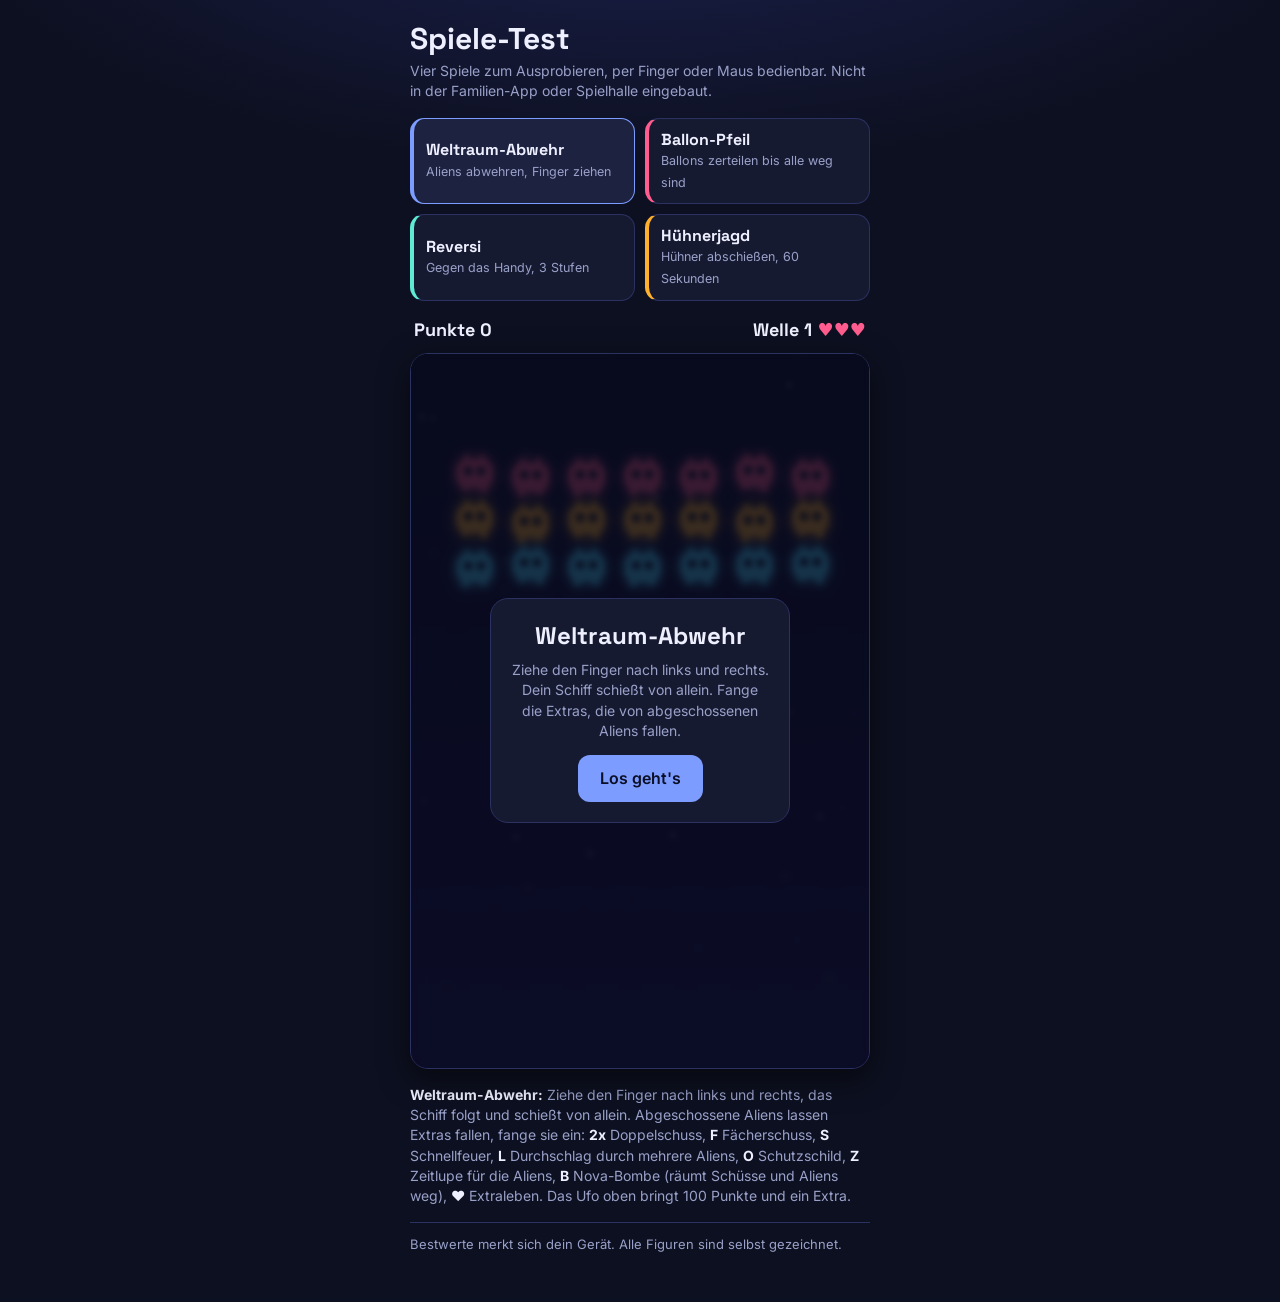
==== site/spiele-test/index.html @ 5369a7ed "Testseite /spiele-test/ mit vier neuen Spielen (nicht verlinkt) Co-Authored-By: Claude Sonnet 5.5 <n" ====
<!doctype html>
<html lang="de">
<head>
<meta charset="utf-8">
<meta name="viewport" content="width=device-width,initial-scale=1,viewport-fit=cover">
<meta name="robots" content="noindex">
<title>Spiele-Test</title>
<link rel="stylesheet" href="https://fonts.googleapis.com/css2?family=Space+Grotesk:wght@500;700&family=Inter:wght@400;600&display=swap">
<style>
/* Layout: Titel, vier Spielkarten, darunter das aktive Spiel in voller Breite mit Anzeige oben und Bedienung unten. */
:root{--bg:#0d1020;--panel:#161a31;--panel-2:#1d2240;--line:#2b3160;--text:#eef0ff;--muted:#9aa1c9;--ac:#7c9cff;--head:"Space Grotesk",system-ui,sans-serif;--body:"Inter",system-ui,sans-serif;color-scheme:dark}
*{box-sizing:border-box}
html,body{margin:0}
body{background:radial-gradient(1200px 500px at 50% -10%,#1b2150 0,var(--bg) 60%) no-repeat,var(--bg);color:var(--text);font-family:var(--body);font-size:15px;line-height:1.45;padding-block:22px 48px;padding-left:max(16px,env(safe-area-inset-left,0px));padding-right:max(16px,env(safe-area-inset-right,0px))}
.wrap{max-width:460px;margin:0 auto;display:flex;flex-direction:column;gap:16px}
h1{font-family:var(--head);font-size:30px;line-height:1.1;margin:0}
.sub{margin:6px 0 0;color:var(--muted);font-size:14px}
.menu{display:grid;grid-template-columns:repeat(2,1fr);gap:10px}
.menu button{font:inherit;text-align:left;background:var(--panel);color:var(--text);border:1px solid var(--line);border-radius:14px;padding:11px 12px;cursor:pointer;min-width:0;border-left:4px solid var(--c)}
.menu button b{display:block;font-family:var(--head);font-size:16px;line-height:1.2}
.menu button span{font-size:12.5px;color:var(--muted)}
.menu button[aria-pressed=true]{background:var(--panel-2);border-color:var(--c)}
button:focus-visible{outline:3px solid #fff;outline-offset:2px}
.game{display:flex;flex-direction:column;gap:10px}
.hud{display:flex;justify-content:space-between;align-items:center;font-family:var(--head);font-size:18px;padding:0 4px}
.hud b{font-weight:700;display:flex;align-items:center;gap:6px}
.cvw{position:relative;border-radius:18px;overflow:hidden;border:1px solid var(--line);background:#000;box-shadow:0 10px 30px #0008;width:100%}
canvas{display:block;width:100%;height:100%;touch-action:none;user-select:none;-webkit-user-select:none;cursor:crosshair}
.ov{position:absolute;inset:0;display:flex;align-items:center;justify-content:center;background:#080a1ccc;backdrop-filter:blur(3px);padding:16px}
.ov[hidden]{display:none}
.card{background:var(--panel);border:1px solid var(--line);border-radius:18px;padding:20px;text-align:center;max-width:300px}
.card h2{font-family:var(--head);margin:0 0 6px;font-size:24px}
.card p{margin:0 0 14px;color:var(--muted);font-size:14px}
.go{font:inherit;font-weight:600;background:var(--ac);color:#0b0f26;border:0;border-radius:12px;padding:12px 22px;font-size:16px;cursor:pointer}
.tools{display:flex;gap:8px;align-items:center;justify-content:space-between}
.seg{display:flex;background:var(--panel);border:1px solid var(--line);border-radius:12px;padding:3px;gap:2px}
.seg button,.mini,.big{font:inherit;color:var(--text);background:transparent;border:0;border-radius:9px;padding:9px 12px;cursor:pointer}
.seg button.on{background:var(--ac);color:#0b0f26;font-weight:600}
.mini{background:var(--panel);border:1px solid var(--line)}
.big{width:100%;background:var(--ac);color:#0b0f26;font-weight:600;font-size:17px;padding:14px;border-radius:14px}
.msg{margin:0;text-align:center;color:var(--muted);min-height:1.4em}
.dk,.lt{display:inline-block;width:16px;height:16px;border-radius:50%}
.dk{background:radial-gradient(circle at 35% 30%,#666,#050505 70%)}
.lt{background:radial-gradient(circle at 35% 30%,#fff,#bbb 75%)}
.howto{font-size:14px;color:var(--muted);margin:0}.howto b{color:var(--text)}
.note{font-size:13px;color:var(--muted);border-top:1px solid var(--line);padding-top:12px;margin:0}
@media (prefers-reduced-motion:reduce){*{transition:none!important}}
</style>
</head>
<body>
<main class="wrap">
  <header><h1>Spiele-Test</h1><p class="sub">Vier Spiele zum Ausprobieren, per Finger oder Maus bedienbar. Nicht in der Familien-App oder Spielhalle eingebaut.</p></header>
  <nav class="menu" id="menu" aria-label="Spielauswahl"></nav>
  <section class="game" id="game"></section>
  <p class="howto" id="howto"></p>
  <p class="note">Bestwerte merkt sich dein Gerät. Alle Figuren sind selbst gezeichnet.</p>
</main>
<script>
"use strict";
const TAU = Math.PI * 2, clamp = (v, a, b) => Math.max(a, Math.min(b, v)), rnd = (a, b) => a + Math.random() * (b - a), pick = a => a[Math.random() * a.length | 0];
const el = (t, c) => { const e = document.createElement(t); if (c) e.className = c; return e; };
const store = { get(k) { try { return localStorage.getItem(k); } catch (e) { return null; } }, set(k, v) { try { localStorage.setItem(k, v); } catch (e) { /* egal */ } } };
function bestOf(key, score) { const b = Math.max(+store.get(key) || 0, score); store.set(key, b); return b; }
function rr(c, x, y, w, h, r) { c.beginPath(); if (c.roundRect) c.roundRect(x, y, w, h, r); else c.rect(x, y, w, h); }
function frame(update) { let id, last = performance.now(), dead = false; const f = t => { if (dead) return; const dt = Math.min(0.05, (t - last) / 1000); last = t; update(dt, t); id = requestAnimationFrame(f); }; id = requestAnimationFrame(f); return () => { dead = true; cancelAnimationFrame(id); }; }
function shell(box, w, h, tools) {
  box.innerHTML = `<div class="hud"><b id="hl"></b><b id="hr"></b></div><div class="cvw" style="aspect-ratio:${w}/${h}"><canvas></canvas><div class="ov" hidden></div></div>${tools || ""}`;
  const cv = box.querySelector("canvas"), dpr = Math.min(2, window.devicePixelRatio || 1); cv.width = w * dpr; cv.height = h * dpr;
  const c = cv.getContext("2d"); c.setTransform(dpr, 0, 0, dpr, 0, 0); const ov = box.querySelector(".ov");
  return { cv, c, w, h, box,
    pos: e => { const r = cv.getBoundingClientRect(); return { x: (e.clientX - r.left) * w / r.width, y: (e.clientY - r.top) * h / r.height }; },
    hud: (a, b) => { box.querySelector("#hl").innerHTML = a; box.querySelector("#hr").innerHTML = b; },
    overlay: (t, p, btn, cb) => { ov.hidden = false; ov.innerHTML = `<div class="card"><h2>${t}</h2><p>${p}</p><button class="go" type="button">${btn}</button></div>`; ov.querySelector(".go").onclick = () => { ov.hidden = true; cb(); }; } };
}
function burst(list, x, y, color, n, speed) { for (let i = 0; i < n; i++) { const a = rnd(0, TAU), v = rnd(0.3, 1) * speed; list.push({ x, y, vx: Math.cos(a) * v, vy: Math.sin(a) * v, life: 0, max: rnd(0.4, 0.9), c: color, r: rnd(1.5, 3.5) }); } }
function stepParts(c, list, dt, g) { for (let i = list.length - 1; i >= 0; i--) { const p = list[i]; p.life += dt; if (p.life > p.max) { list.splice(i, 1); continue; } p.vy += (g || 0) * dt; p.x += p.vx * dt; p.y += p.vy * dt; c.globalAlpha = 1 - p.life / p.max; c.fillStyle = p.c; c.beginPath(); c.arc(p.x, p.y, p.r, 0, TAU); c.fill(); } c.globalAlpha = 1; }
function stepTexts(c, list, dt) { for (let i = list.length - 1; i >= 0; i--) { const t = list[i]; t.life += dt; if (t.life > 0.9) { list.splice(i, 1); continue; } c.globalAlpha = 1 - t.life / 0.9; c.fillStyle = t.c; c.font = "700 " + (t.s || 20) + "px Space Grotesk, system-ui, sans-serif"; c.textAlign = "center"; c.fillText(t.t, t.x, t.y - t.life * 40); } c.globalAlpha = 1; }

/* ================= Weltraum-Abwehr ================= */
function space(box) {
  const S = shell(box, 360, 560), c = S.c, W = 360, H = 560;
  const stars = Array.from({ length: 60 }, () => ({ x: rnd(0, W), y: rnd(0, H), z: rnd(0.3, 1) }));
  const COLS = ["#ff5d8f", "#ffb02e", "#4dd8ff", "#a78bfa", "#5eead4"], keys = {};
  const PU = { D: { t: "2x", c: "#5eead4", n: "Doppelschuss" }, F: { t: "F", c: "#a78bfa", n: "Fächerschuss" }, S: { t: "S", c: "#ffd166", n: "Schnellfeuer" }, L: { t: "L", c: "#ff7a59", n: "Durchschlag" }, O: { t: "O", c: "#4dd8ff", n: "Schutzschild" }, H: { t: "♥", c: "#ff5d8f", n: "Extraleben" }, Z: { t: "Z", c: "#c4b5fd", n: "Zeitlupe" }, B: { t: "B", c: "#ffffff", n: "Nova-Bombe" } };
  const POOL = "DDDFFFSSLLOOHZZB";
  let st, tx = W / 2, best = +store.get("arc_space") || 0;
  const onKey = v => e => { if (e.key === "ArrowLeft" || e.key === "a") keys.l = v; if (e.key === "ArrowRight" || e.key === "d") keys.r = v; if (e.key.startsWith("Arrow")) e.preventDefault(); };
  const kd = onKey(true), ku = onKey(false); addEventListener("keydown", kd); addEventListener("keyup", ku);
  function wave(n) { st.n = n; st.al = []; const rows = Math.min(5, 3 + Math.floor(n / 2)); for (let r = 0; r < rows; r++) for (let k = 0; k < 7; k++) st.al.push({ x: 36 + k * 44, y: 84 + r * 36, r, w: 28, h: 22, ph: rnd(0, 6) }); st.dir = 1; st.banner = 1.6; st.eb = []; }
  function fresh() { st = { mode: "play", t: 0, score: 0, lives: 3, inv: 0, ship: { x: W / 2, y: 506 }, b: [], eb: [], pu: [], wp: "single", wpT: 0, rapid: 0, pierce: 0, slow: 0, shield: false, flash: 0, fire: 0, sh: 1.2, ufo: null, ufoT: 14, parts: [], txt: [], shake: 0 }; tx = W / 2; wave(1); window.__st = () => st; }
  function over() { st.mode = "over"; best = bestOf("arc_space", st.score); S.overlay("Spiel vorbei", `Punkte: ${st.score}<br>Bestwert: ${best}`, "Nochmal", fresh); }
  S.cv.addEventListener("pointerdown", e => { S.cv.setPointerCapture(e.pointerId); tx = S.pos(e).x; });
  S.cv.addEventListener("pointermove", e => { if (e.buttons || e.pointerType === "mouse") tx = S.pos(e).x; });
  const hit = (a, b) => a.x < b.x + b.w && a.x + a.w > b.x && a.y < b.y + b.h && a.y + a.h > b.y;
  function killAlien(i, noDrop) { const a = st.al.splice(i, 1)[0], pts = 10 + (4 - Math.min(4, a.r)) * 5; st.score += pts; burst(st.parts, a.x + 14, a.y + 11, COLS[a.r % 5], 14, 160); st.txt.push({ x: a.x + 14, y: a.y, t: "+" + pts, c: "#fff", life: 0, s: 14 }); if (!noDrop && Math.random() < 0.14) st.pu.push({ x: a.x + 14, y: a.y, k: POOL[Math.random() * POOL.length | 0] }); }
  function grab(k) {
    const sh = st.ship, p = PU[k]; st.txt.push({ x: sh.x, y: sh.y - 30, t: p.n, c: p.c, life: 0, s: 18 });
    if (k === "D" || k === "F") { st.wp = k === "D" ? "double" : "spread"; st.wpT = 12; } else if (k === "S") st.rapid = 10; else if (k === "L") st.pierce = 8; else if (k === "O") st.shield = true; else if (k === "Z") st.slow = 6;
    else if (k === "H") st.lives = Math.min(5, st.lives + 1);
    else if (k === "B") { st.flash = 0.3; st.eb = []; for (let i = st.al.length - 1; i >= 0; i--) if (Math.random() < 0.5) killAlien(i, true); }
  }
  function update(dt) {
    if (st.mode === "play") {
      st.t += dt; if (keys.l) tx -= 380 * dt; if (keys.r) tx += 380 * dt; tx = clamp(tx, 22, W - 22);
      const sh = st.ship, ts = st.slow > 0 ? 0.5 : 1; sh.x += clamp((tx - sh.x) * 14 * dt, -620 * dt, 620 * dt);
      st.fire -= dt;
      if (st.fire <= 0) { const pi = st.pierce > 0, y = sh.y - 18; if (st.wp === "double") st.b.push({ x: sh.x - 8, y, vx: 0, pi }, { x: sh.x + 8, y, vx: 0, pi }); else if (st.wp === "spread") st.b.push({ x: sh.x, y, vx: -95, pi }, { x: sh.x, y, vx: 0, pi }, { x: sh.x, y, vx: 95, pi }); else st.b.push({ x: sh.x, y, vx: 0, pi }); st.fire = st.rapid > 0 ? 0.11 : 0.25; }
      st.wpT = Math.max(0, st.wpT - dt); if (st.wpT === 0) st.wp = "single"; st.rapid = Math.max(0, st.rapid - dt); st.pierce = Math.max(0, st.pierce - dt); st.slow = Math.max(0, st.slow - dt);
      st.inv = Math.max(0, st.inv - dt); st.banner = Math.max(0, st.banner - dt); st.shake = Math.max(0, st.shake - dt); st.flash = Math.max(0, st.flash - dt);
      st.b.forEach(b => { b.y -= 640 * dt; b.x += b.vx * dt; }); st.b = st.b.filter(b => b.y > -20 && b.x > -10 && b.x < W + 10);
      const total = 7 * Math.min(5, 3 + Math.floor(st.n / 2)), sp = (32 + st.n * 7 + (1 - st.al.length / total) * 70) * ts;
      st.al.forEach(a => { a.x += st.dir * sp * dt; });
      if (st.al.some(a => a.x < 14 || a.x + a.w > W - 14)) { st.dir *= -1; st.al.forEach(a => { a.y += 14; a.x = clamp(a.x, 14, W - 14 - a.w); }); }
      if (st.al.some(a => a.y + a.h >= sh.y - 10)) { burst(st.parts, sh.x, sh.y, "#fff", 30, 220); over(); }
      st.sh -= dt * ts; if (st.sh <= 0 && st.al.length) { const bot = {}; st.al.forEach(a => { const k = Math.round(a.x / 44); if (!bot[k] || a.y > bot[k].y) bot[k] = a; }); const a = pick(Object.values(bot)); st.eb.push({ x: a.x + 12, y: a.y + 22, w: 5, h: 14 }); st.sh = Math.max(0.45, 1.3 - st.n * 0.1) * rnd(0.6, 1.1); }
      st.eb.forEach(b => { b.y += (200 + st.n * 12) * dt * ts; }); st.eb = st.eb.filter(b => b.y < H + 20);
      st.ufoT -= dt; if (st.ufoT <= 0 && !st.ufo) { st.ufo = { x: -40, w: 36, h: 16, y: 40 }; st.ufoT = 18; }
      if (st.ufo) { st.ufo.x += 100 * dt; if (st.ufo.x > W + 40) st.ufo = null; }
      st.b = st.b.filter(b => {
        const bb = { x: b.x - 2, y: b.y - 8, w: 4, h: 16 }; let alive = true;
        for (let i = st.al.length - 1; i >= 0; i--) if (hit(bb, st.al[i])) { killAlien(i); if (!b.pi) { alive = false; break; } }
        if (alive && st.ufo && hit(bb, { x: st.ufo.x, y: st.ufo.y, w: st.ufo.w, h: st.ufo.h })) { st.score += 100; st.txt.push({ x: st.ufo.x + 18, y: st.ufo.y, t: "+100", c: "#ffd166", life: 0, s: 22 }); burst(st.parts, st.ufo.x + 18, st.ufo.y + 8, "#ffd166", 24, 200); st.pu.push({ x: st.ufo.x + 18, y: st.ufo.y, k: pick(["D", "F", "S", "L", "O", "H", "B"]) }); st.ufo = null; if (!b.pi) alive = false; }
        return alive;
      });
      st.pu.forEach(p => { p.y += 90 * dt; }); st.pu = st.pu.filter(p => { if (Math.abs(p.x - sh.x) < 24 && Math.abs(p.y - sh.y) < 22) { grab(p.k); return false; } return p.y < H + 20; });
      const me = { x: sh.x - 14, y: sh.y - 10, w: 28, h: 22 };
      if (st.inv <= 0) { const k = st.eb.findIndex(b => hit(b, me)); if (k >= 0) { st.eb.splice(k, 1); if (st.shield) { st.shield = false; st.inv = 0.8; burst(st.parts, sh.x, sh.y, "#4dd8ff", 20, 200); } else { st.lives--; st.inv = 1.6; st.shake = 0.3; burst(st.parts, sh.x, sh.y, "#ff5d8f", 26, 220); if (st.lives <= 0) over(); } } }
      if (!st.al.length && st.mode === "play") { st.score += 100; wave(st.n + 1); }
    }
    draw(dt);
  }
  function chips() {
    const list = []; if (st.wpT > 0) list.push([st.wp === "double" ? "D" : "F", st.wpT, 12]); if (st.rapid > 0) list.push(["S", st.rapid, 10]); if (st.pierce > 0) list.push(["L", st.pierce, 8]); if (st.slow > 0) list.push(["Z", st.slow, 6]); if (st.shield) list.push(["O", 1, 1]);
    list.forEach(([k, v, m], i) => { const x = 8 + i * 40, p = PU[k]; c.fillStyle = "#0b0f26cc"; rr(c, x, 8, 36, 20, 8); c.fill(); c.fillStyle = p.c; rr(c, x + 3, 22, 30 * v / m, 3, 2); c.fill(); c.font = "700 11px Inter, sans-serif"; c.textAlign = "center"; c.fillText(p.t, x + 18, 19); });
  }
  function draw(dt) {
    c.save(); if (st.shake > 0) c.translate(rnd(-4, 4), rnd(-4, 4));
    const g = c.createLinearGradient(0, 0, 0, H); g.addColorStop(0, "#0a0b24"); g.addColorStop(1, st.slow > 0 ? "#2a2070" : "#1d1550"); c.fillStyle = g; c.fillRect(-10, -10, W + 20, H + 20);
    stars.forEach(s => { s.y += s.z * 40 * dt; if (s.y > H) { s.y = 0; s.x = rnd(0, W); } c.globalAlpha = s.z; c.fillStyle = "#fff"; c.fillRect(s.x, s.y, s.z * 2, s.z * 2); }); c.globalAlpha = 1;
    st.al.forEach(a => { const col = COLS[a.r % 5], bob = Math.sin(st.t * 6 + a.ph) * 2; c.shadowColor = col; c.shadowBlur = 10; c.fillStyle = col; rr(c, a.x, a.y + bob, a.w, a.h, 8); c.fill(); c.fillRect(a.x + 4, a.y + a.h - 2 + bob, 5, 5 + bob * 0.5); c.fillRect(a.x + a.w - 9, a.y + a.h - 2 + bob, 5, 5 - bob * 0.5); c.fillRect(a.x + 6, a.y - 4 + bob, 3, 5); c.fillRect(a.x + a.w - 9, a.y - 4 + bob, 3, 5); c.shadowBlur = 0; c.fillStyle = "#0b0f26"; c.beginPath(); c.arc(a.x + 9, a.y + 9 + bob, 3.2, 0, TAU); c.arc(a.x + a.w - 9, a.y + 9 + bob, 3.2, 0, TAU); c.fill(); });
    if (st.ufo) { const u = st.ufo; c.shadowColor = "#ffd166"; c.shadowBlur = 14; c.fillStyle = "#ffd166"; c.beginPath(); c.ellipse(u.x + 18, u.y + 9, 18, 7, 0, 0, TAU); c.fill(); c.fillStyle = "#fff3c4"; c.beginPath(); c.ellipse(u.x + 18, u.y + 4, 9, 6, 0, Math.PI, TAU); c.fill(); c.shadowBlur = 0; }
    st.b.forEach(b => { c.shadowColor = b.pi ? "#ff7a59" : "#5eead4"; c.shadowBlur = 10; c.fillStyle = b.pi ? "#ffb08a" : "#5eead4"; rr(c, b.x - 2, b.y - 8, 4, b.pi ? 20 : 16, 2); c.fill(); });
    c.shadowColor = "#ff5d8f"; c.fillStyle = "#ff8fb1"; st.eb.forEach(b => { rr(c, b.x, b.y, b.w, b.h, 2); c.fill(); }); c.shadowBlur = 0;
    st.pu.forEach(p => { const q = PU[p.k]; c.shadowColor = q.c; c.shadowBlur = 10; c.fillStyle = q.c; rr(c, p.x - 15, p.y - 9, 30, 18, 9); c.fill(); c.shadowBlur = 0; c.fillStyle = "#0b0f26"; c.font = "700 12px Inter, sans-serif"; c.textAlign = "center"; c.fillText(q.t, p.x, p.y + 4); });
    if (st.mode === "play" || (st.mode === "over" && st.lives > 0)) { const sh = st.ship; if (st.inv <= 0 || Math.floor(st.inv * 12) % 2) { c.shadowColor = "#7c9cff"; c.shadowBlur = 14; c.fillStyle = "#7c9cff"; c.beginPath(); c.moveTo(sh.x, sh.y - 20); c.lineTo(sh.x + 17, sh.y + 12); c.lineTo(sh.x + 6, sh.y + 7); c.lineTo(sh.x - 6, sh.y + 7); c.lineTo(sh.x - 17, sh.y + 12); c.closePath(); c.fill(); c.shadowBlur = 0; c.fillStyle = "#dbe4ff"; c.beginPath(); c.ellipse(sh.x, sh.y - 2, 3.5, 7, 0, 0, TAU); c.fill(); c.fillStyle = "#ffb02e"; c.beginPath(); c.moveTo(sh.x - 4, sh.y + 8); c.lineTo(sh.x, sh.y + 14 + Math.random() * 8); c.lineTo(sh.x + 4, sh.y + 8); c.fill(); }
      if (st.shield) { c.strokeStyle = "#4dd8ff"; c.lineWidth = 2.5; c.globalAlpha = 0.6 + Math.sin(st.t * 8) * 0.3; c.beginPath(); c.arc(sh.x, sh.y - 2, 26, 0, TAU); c.stroke(); c.globalAlpha = 1; } }
    stepParts(c, st.parts, dt, 0); stepTexts(c, st.txt, dt);
    if (st.flash > 0) { c.globalAlpha = st.flash / 0.3 * 0.7; c.fillStyle = "#fff"; c.fillRect(0, 0, W, H); c.globalAlpha = 1; }
    if (st.banner > 0) { c.globalAlpha = Math.min(1, st.banner); c.fillStyle = "#fff"; c.font = "700 30px Space Grotesk, system-ui, sans-serif"; c.textAlign = "center"; c.fillText("Welle " + st.n, W / 2, 300); c.globalAlpha = 1; }
    chips(); c.restore();
    S.hud(`Punkte ${st.score}`, `Welle ${st.n} <span style="color:#ff5d8f">${"♥".repeat(Math.max(0, st.lives))}</span>`);
  }
  fresh(); st.mode = "wait"; draw(0);
  S.overlay("Weltraum-Abwehr", "Ziehe den Finger nach links und rechts. Dein Schiff schießt von allein. Fange die Extras, die von abgeschossenen Aliens fallen.", "Los geht's", fresh);
  const stop = frame(update); return () => { stop(); removeEventListener("keydown", kd); removeEventListener("keyup", ku); };
}

/* ================= Ballon-Pfeil ================= */
function balloons(box) {
  const S = shell(box, 360, 560), c = S.c, W = 360, H = 560, FL = 516, CE = 34, G = 720, keys = {};
  const COLS = ["#ff5d8f", "#ffb02e", "#4dd8ff", "#a78bfa", "#5eead4", "#ff7a59"], R = { 4: 38, 3: 27, 2: 19, 1: 12 }, VB = { 4: -610, 3: -550, 2: -490, 1: -430 };
  const PU = { D: { t: "2x", c: "#5eead4", n: "Doppelpfeil" }, S: { t: "S", c: "#ffd166", n: "Schneller Pfeil" }, Z: { t: "Z", c: "#c4b5fd", n: "Eingefroren" }, O: { t: "O", c: "#4dd8ff", n: "Schutzschild" }, H: { t: "♥", c: "#ff5d8f", n: "Extraleben" } };
  const POOL = "DDDSSZZOOH";
  let st, tx = W / 2, best = +store.get("arc_balloon") || 0;
  const onKey = v => e => { if (e.key === "ArrowLeft" || e.key === "a") keys.l = v; if (e.key === "ArrowRight" || e.key === "d") keys.r = v; if (e.key.startsWith("Arrow")) e.preventDefault(); };
  const kd = onKey(true), ku = onKey(false); addEventListener("keydown", kd); addEventListener("keyup", ku);
  const mk = (size, x, y, dir) => ({ size, x, y, vx: dir * (70 + (4 - size) * 18), vy: 0, col: pick(COLS), r: R[size] });
  function level(n) { const k = n - 1, size = Math.min(4, 3 + Math.floor(k / 3)), cnt = 1 + k % 3; st.balls = []; for (let i = 0; i < cnt; i++) st.balls.push(mk(size, W * (i + 1) / (cnt + 1), 110 + i * 20, i % 2 ? 1 : -1)); st.arrows = []; st.n = n; st.banner = 1.5; st.fireT = 0.5; st.pu = []; }
  function fresh() { st = { mode: "play", score: 0, lives: 3, inv: 0, px: W / 2, dbl: 0, fast: 0, freeze: 0, shield: false, parts: [], txt: [], shake: 0, t: 0 }; tx = W / 2; level(1); window.__st = () => st; }
  function over() { st.mode = "over"; best = bestOf("arc_balloon", st.score); S.overlay("Spiel vorbei", `Punkte: ${st.score}<br>Bestwert: ${best}`, "Nochmal", fresh); }
  S.cv.addEventListener("pointerdown", e => { S.cv.setPointerCapture(e.pointerId); tx = S.pos(e).x; });
  S.cv.addEventListener("pointermove", e => { if (e.buttons || e.pointerType === "mouse") tx = S.pos(e).x; });
  function split(i) {
    const b = st.balls.splice(i, 1)[0]; burst(st.parts, b.x, b.y, b.col, 14 + b.size * 3, 170); st.score += 10 * b.size; st.txt.push({ x: b.x, y: b.y, t: "+" + 10 * b.size, c: "#fff", life: 0, s: 16 });
    if (b.size > 1) { const a = mk(b.size - 1, b.x - 4, b.y, -1), d = mk(b.size - 1, b.x + 4, b.y, 1); a.col = d.col = b.col; a.vy = d.vy = -320; st.balls.push(a, d); }
    if (Math.random() < 0.12) st.pu.push({ x: b.x, y: b.y, k: POOL[Math.random() * POOL.length | 0] });
  }
  function grab(k) { const p = PU[k]; st.txt.push({ x: st.px, y: FL - 50, t: p.n, c: p.c, life: 0, s: 18 }); if (k === "D") st.dbl = 12; else if (k === "S") st.fast = 12; else if (k === "Z") st.freeze = 4; else if (k === "O") st.shield = true; else if (k === "H") st.lives = Math.min(5, st.lives + 1); }
  function update(dt) {
    if (st.mode === "play") {
      st.t += dt; if (keys.l) tx -= 380 * dt; if (keys.r) tx += 380 * dt; tx = clamp(tx, 20, W - 20); st.px += clamp((tx - st.px) * 14 * dt, -600 * dt, 600 * dt);
      st.inv = Math.max(0, st.inv - dt); st.banner = Math.max(0, st.banner - dt); st.shake = Math.max(0, st.shake - dt); st.dbl = Math.max(0, st.dbl - dt); st.fast = Math.max(0, st.fast - dt); st.freeze = Math.max(0, st.freeze - dt);
      st.fireT -= dt; const maxA = st.dbl > 0 ? 2 : 1;
      if (st.arrows.length < maxA && st.fireT <= 0) { st.arrows.push({ x: st.px, tip: FL, stuck: 0 }); st.fireT = st.fast > 0 ? 0.08 : 0.2; }
      st.arrows.forEach(a => { if (a.tip > CE) { a.tip = Math.max(CE, a.tip - (st.fast > 0 ? 900 : 620) * dt); } else a.stuck += dt; });
      for (const a of st.arrows) { const i = st.balls.findIndex(b => Math.abs(b.x - a.x) <= b.r && b.y + b.r >= a.tip && b.y - b.r <= FL); if (i >= 0) { split(i); a.dead = true; } else if (a.stuck > 0.25) a.dead = true; }
      st.arrows = st.arrows.filter(a => !a.dead);
      if (st.freeze <= 0) st.balls.forEach(b => {
        b.vy += G * dt; b.x += b.vx * dt; b.y += b.vy * dt;
        if (b.x < b.r) { b.x = b.r; b.vx = Math.abs(b.vx); } if (b.x > W - b.r) { b.x = W - b.r; b.vx = -Math.abs(b.vx); }
        if (b.y + b.r > FL) { b.y = FL - b.r; b.vy = VB[b.size]; } if (b.y - b.r < CE) { b.y = CE + b.r; b.vy = Math.abs(b.vy) * 0.4; }
      });
      st.pu.forEach(p => { p.y = Math.min(FL - 10, p.y + 130 * dt); }); st.pu = st.pu.filter(p => { if (Math.abs(p.x - st.px) < 26 && p.y > FL - 40) { grab(p.k); return false; } return true; });
      if (st.inv <= 0) { const i = st.balls.findIndex(b => Math.hypot(b.x - st.px, b.y - (FL - 12)) < b.r + 10); if (i >= 0) { const b = st.balls[i]; b.vx = b.x < st.px ? -Math.abs(b.vx) : Math.abs(b.vx); b.vy = -420; if (st.shield) { st.shield = false; st.inv = 0.8; burst(st.parts, st.px, FL - 12, "#4dd8ff", 20, 200); } else { st.lives--; st.inv = 1.6; st.shake = 0.3; burst(st.parts, st.px, FL - 12, "#ff5d8f", 26, 220); if (st.lives <= 0) over(); } } }
      if (!st.balls.length && st.mode === "play") { st.score += 50 * st.n; st.txt.push({ x: W / 2, y: 260, t: "Geschafft! +" + 50 * st.n, c: "#fff", life: 0, s: 26 }); level(st.n + 1); }
    }
    draw(dt);
  }
  function shade(hex) { const n = parseInt(hex.slice(1), 16), f = 0.62; return `rgb(${(n >> 16) * f | 0},${(n >> 8 & 255) * f | 0},${(n & 255) * f | 0})`; }
  function draw(dt) {
    c.save(); if (st.shake > 0) c.translate(rnd(-4, 4), rnd(-4, 4));
    const g = c.createLinearGradient(0, 0, 0, H); g.addColorStop(0, "#2b3a8f"); g.addColorStop(1, "#ff9e7a"); c.fillStyle = g; c.fillRect(-10, -10, W + 20, H + 20);
    c.fillStyle = "#3a2a5e"; c.fillRect(0, FL, W, H - FL); c.fillStyle = "#5eead4"; c.fillRect(0, FL, W, 4);
    c.fillStyle = "#4b4f7a"; c.fillRect(0, 0, W, CE - 6); c.fillStyle = "#9aa1c9"; for (let x = 0; x < W; x += 16) { c.beginPath(); c.moveTo(x, CE - 6); c.lineTo(x + 8, CE + 2); c.lineTo(x + 16, CE - 6); c.fill(); }
    st.balls.forEach(b => { const gr = c.createRadialGradient(b.x - b.r * 0.35, b.y - b.r * 0.4, 2, b.x, b.y, b.r * 1.1); gr.addColorStop(0, "#fff"); gr.addColorStop(0.28, b.col); gr.addColorStop(1, shade(b.col)); c.fillStyle = gr; c.beginPath(); c.arc(b.x, b.y, b.r, 0, TAU); c.fill(); if (st.freeze > 0) { c.strokeStyle = "#bfe9ff"; c.lineWidth = 3; c.stroke(); c.fillStyle = "#bfe9ff55"; c.fill(); } });
    c.strokeStyle = "#fff"; c.lineWidth = 2.5; st.arrows.forEach(a => { c.beginPath(); c.moveTo(a.x, FL - 6); c.lineTo(a.x, a.tip + 8); c.stroke(); c.fillStyle = "#fff"; c.beginPath(); c.moveTo(a.x, a.tip - 2); c.lineTo(a.x - 5, a.tip + 9); c.lineTo(a.x + 5, a.tip + 9); c.fill(); });
    st.pu.forEach(p => { const q = PU[p.k]; c.shadowColor = q.c; c.shadowBlur = 10; c.fillStyle = q.c; rr(c, p.x - 15, p.y - 9, 30, 18, 9); c.fill(); c.shadowBlur = 0; c.fillStyle = "#0b0f26"; c.font = "700 12px Inter, sans-serif"; c.textAlign = "center"; c.fillText(q.t, p.x, p.y + 4); });
    if (st.mode !== "wait" || true) { if (st.inv <= 0 || Math.floor(st.inv * 12) % 2) { const x = st.px; c.fillStyle = "#7c9cff"; c.beginPath(); c.arc(x, FL - 10, 11, 0, TAU); c.fill(); c.fillStyle = "#ffd9b8"; c.beginPath(); c.arc(x, FL - 26, 8, 0, TAU); c.fill(); c.fillStyle = "#e63946"; c.beginPath(); c.moveTo(x - 10, FL - 29); c.lineTo(x, FL - 46); c.lineTo(x + 10, FL - 29); c.fill(); c.fillStyle = "#111"; c.fillRect(x - 4, FL - 27, 2, 3); c.fillRect(x + 2, FL - 27, 2, 3); }
      if (st.shield) { c.strokeStyle = "#4dd8ff"; c.lineWidth = 2.5; c.beginPath(); c.arc(st.px, FL - 20, 28, 0, TAU); c.stroke(); } }
    stepParts(c, st.parts, dt, 300); stepTexts(c, st.txt, dt);
    const list = []; if (st.dbl > 0) list.push(["D", st.dbl, 12]); if (st.fast > 0) list.push(["S", st.fast, 12]); if (st.freeze > 0) list.push(["Z", st.freeze, 4]); if (st.shield) list.push(["O", 1, 1]);
    list.forEach(([k, v, m], i) => { const x = 8 + i * 40, p = PU[k]; c.fillStyle = "#0b0f26cc"; rr(c, x, 40, 36, 20, 8); c.fill(); c.fillStyle = p.c; rr(c, x + 3, 54, 30 * v / m, 3, 2); c.fill(); c.font = "700 11px Inter, sans-serif"; c.textAlign = "center"; c.fillText(p.t, x + 18, 51); });
    if (st.banner > 0) { c.globalAlpha = Math.min(1, st.banner); c.fillStyle = "#fff"; c.font = "700 30px Space Grotesk, system-ui, sans-serif"; c.textAlign = "center"; c.fillText("Runde " + st.n, W / 2, 300); c.globalAlpha = 1; }
    c.restore();
    S.hud(`Punkte ${st.score}`, `Runde ${st.n} <span style="color:#ff5d8f">${"♥".repeat(Math.max(0, st.lives))}</span>`);
  }
  fresh(); st.mode = "wait"; draw(0);
  S.overlay("Ballon-Pfeil", "Ziehe den Finger nach links und rechts. Du schießt von allein Pfeile nach oben. Jeder Treffer teilt den Ballon, bis alle weg sind. Weiche den Ballons aus!", "Los geht's", fresh);
  const stop = frame(update); return () => { stop(); removeEventListener("keydown", kd); removeEventListener("keyup", ku); };
}

/* ================= Reversi ================= */
function reversi(box) {
  const tools = `<div class="tools"><div class="seg" id="lv"><button type="button" data-d="1">Leicht</button><button type="button" data-d="3" class="on">Mittel</button><button type="button" data-d="5">Schwer</button></div><button class="mini" id="nw" type="button">Neues Spiel</button></div><p class="msg" id="rm"></p>`;
  const S = shell(box, 360, 360, tools), c = S.c, rm = box.querySelector("#rm");
  const DIRS = [[-1, -1], [-1, 0], [-1, 1], [0, -1], [0, 1], [1, -1], [1, 0], [1, 1]];
  const WR = [[100, -20, 10, 5], [-20, -50, -2, -2], [10, -2, -1, -1], [5, -2, -1, -1]], WT = [];
  for (let r = 0; r < 8; r++) for (let k = 0; k < 8; k++) WT.push(WR[r < 4 ? r : 7 - r][k < 4 ? k : 7 - k]);
  let b, turn, depth = 3, busy, over, dead = false, last = -1, flip = {}, placeT = 0, timer = null, passMsg = "";
  function flipsAt(bd, i, p) { if (bd[i]) return []; const r = i >> 3, k = i & 7, out = []; for (const [dr, dk] of DIRS) { let y = r + dr, x = k + dk; const tmp = []; while (y >= 0 && y < 8 && x >= 0 && x < 8 && bd[y * 8 + x] === 3 - p) { tmp.push(y * 8 + x); y += dr; x += dk; } if (tmp.length && y >= 0 && y < 8 && x >= 0 && x < 8 && bd[y * 8 + x] === p) out.push(...tmp); } return out; }
  function legal(bd, p) { const m = []; for (let i = 0; i < 64; i++) { const f = flipsAt(bd, i, p); if (f.length) m.push([i, f]); } return m; }
  function ev(bd) { let s = 0; for (let i = 0; i < 64; i++) { if (bd[i] === 2) s += WT[i]; else if (bd[i] === 1) s -= WT[i]; } return s + 6 * (legal(bd, 2).length - legal(bd, 1).length); }
  function mm(bd, p, d, al, be) {
    const ms = legal(bd, p);
    if (!ms.length) { const o = legal(bd, 3 - p); if (!o.length) { let s = 0; bd.forEach(x => { if (x === 2) s++; else if (x === 1) s--; }); return s * 1000; } return mm(bd, 3 - p, d, al, be); }
    if (d === 0) return ev(bd);
    let best = p === 2 ? -1e9 : 1e9;
    for (const [i, f] of ms) { const nb = bd.slice(); nb[i] = p; f.forEach(k => { nb[k] = p; }); const v = mm(nb, 3 - p, d - 1, al, be); if (p === 2) { best = Math.max(best, v); al = Math.max(al, v); } else { best = Math.min(best, v); be = Math.min(be, v); } if (be <= al) break; }
    return best;
  }
  function aiPick() {
    const ms = legal(b, 2); if (depth === 1) { let best = -1, pk = ms[0]; ms.forEach(m => { const s = m[1].length + ([0, 7, 56, 63].includes(m[0]) ? 8 : 0) + rnd(0, 3); if (s > best) { best = s; pk = m; } }); return pk; }
    let best = -1e9, pk = ms[0]; ms.sort(() => Math.random() - 0.5).forEach(m => { const nb = b.slice(); nb[m[0]] = 2; m[1].forEach(k => { nb[k] = 2; }); const v = mm(nb, 1, depth - 1, -1e9, 1e9); if (v > best) { best = v; pk = m; } }); return pk;
  }
  function counts() { let a = 0, z = 0; b.forEach(x => { if (x === 1) a++; else if (x === 2) z++; }); return [a, z]; }
  function apply(m, p) { const now = performance.now(); b[m[0]] = p; m[1].forEach((k, j) => { flip[k] = { t0: now + j * 60, from: 3 - p }; b[k] = p; }); last = m[0]; placeT = now; }
  function nextTurn(p) {
    const [a, z] = counts(); const me = legal(b, 1), ai = legal(b, 2);
    if (!me.length && !ai.length) { over = true; rm.textContent = a > z ? `Gewonnen! ${a} : ${z}` : a < z ? `Verloren. ${a} : ${z}` : `Unentschieden ${a} : ${z}`; return; }
    const want = 3 - p, ml = want === 1 ? me : ai;
    if (!ml.length) { passMsg = want === 1 ? "Du hast keinen Zug und musst passen." : "Gegner muss passen."; turn = p; } else { passMsg = ""; turn = want; }
    if (turn === 1) rm.textContent = passMsg || "Du bist dran. Tippe ein markiertes Feld."; else { rm.textContent = (passMsg ? passMsg + " " : "") + "Gegner denkt …"; timer = setTimeout(() => { if (dead) return; busy = false; const m = aiPick(); apply(m, 2); nextTurn(2); }, 700); busy = true; }
    if (turn === 1) busy = false;
  }
  S.cv.addEventListener("pointerdown", e => { if (busy || over || turn !== 1) return; const p = S.pos(e), k = Math.floor((p.x - 12) / 42), r = Math.floor((p.y - 12) / 42); if (k < 0 || k > 7 || r < 0 || r > 7) return; const f = flipsAt(b, r * 8 + k, 1); if (!f.length) return; apply([r * 8 + k, f], 1); nextTurn(1); });
  function reset() { clearTimeout(timer); b = Array(64).fill(0); b[27] = 2; b[28] = 1; b[35] = 1; b[36] = 2; turn = 1; busy = false; over = false; last = -1; flip = {}; rm.textContent = "Du spielst Schwarz und beginnst. Tippe ein markiertes Feld."; }
  box.querySelectorAll("#lv button").forEach(bt => { bt.onclick = () => { depth = +bt.dataset.d; box.querySelectorAll("#lv button").forEach(x => x.classList.toggle("on", x === bt)); reset(); }; });
  box.querySelector("#nw").onclick = reset;
  function disc(x, y, v, sx, sc) {
    c.save(); c.translate(x, y); c.scale(sx * sc, sc); c.shadowColor = "#0008"; c.shadowBlur = 6; c.shadowOffsetY = 3;
    const g = c.createRadialGradient(-6, -7, 2, 0, 0, 18); if (v === 1) { g.addColorStop(0, "#777"); g.addColorStop(0.5, "#161616"); g.addColorStop(1, "#000"); } else { g.addColorStop(0, "#fff"); g.addColorStop(0.7, "#e4e4e4"); g.addColorStop(1, "#b9b9b9"); }
    c.fillStyle = g; c.beginPath(); c.arc(0, 0, 17, 0, TAU); c.fill(); c.restore();
  }
  function draw(dt, now) {
    c.clearRect(0, 0, 360, 360); c.fillStyle = "#12382b"; rr(c, 0, 0, 360, 360, 0); c.fill();
    for (let r = 0; r < 8; r++) for (let k = 0; k < 8; k++) { c.fillStyle = (r + k) % 2 ? "#1c7a58" : "#1f8a63"; rr(c, 12 + k * 42 + 1, 12 + r * 42 + 1, 40, 40, 5); c.fill(); }
    const hints = !over && turn === 1 && !busy ? legal(b, 1) : [];
    hints.forEach(([i]) => { c.fillStyle = "#ffffff55"; c.beginPath(); c.arc(12 + (i & 7) * 42 + 21, 12 + (i >> 3) * 42 + 21, 6, 0, TAU); c.fill(); });
    for (let i = 0; i < 64; i++) { if (!b[i]) continue; const x = 12 + (i & 7) * 42 + 21, y = 12 + (i >> 3) * 42 + 21; let v = b[i], sx = 1, sc = 1; const f = flip[i];
      if (f) { const p = (now - f.t0) / 380; if (p < 0) v = f.from; else if (p < 1) { sx = Math.abs(Math.cos(p * Math.PI)); v = p < 0.5 ? f.from : b[i]; sc = 1 + Math.sin(p * Math.PI) * 0.12; } else delete flip[i]; }
      if (i === last) { const p = clamp((now - placeT) / 220, 0, 1); sc = 0.3 + 0.7 * p; }
      disc(x, y, v, sx || 0.02, sc);
      if (i === last) { c.strokeStyle = "#ffd166"; c.lineWidth = 2; c.beginPath(); c.arc(x, y, 20, 0, TAU); c.stroke(); } }
    const [a, z] = counts(); S.hud(`<i class="dk"></i> Du ${a}`, `Gegner ${z} <i class="lt"></i>`);
  }
  reset(); const stop = frame((dt, t) => draw(dt, performance.now()));
  return () => { dead = true; clearTimeout(timer); stop(); };
}

/* ================= Hühnerjagd ================= */
function huhn(box) {
  const tools = `<button class="big" id="rl" type="button">Nachladen</button>`;
  const S = shell(box, 360, 480, tools), c = S.c, W = 360, H = 480;
  let st, best = +store.get("arc_huhn") || 0, aim = { x: W / 2, y: H / 2, show: false, flash: 0 };
  const hills = [{ y: 330, s: 0.5, col: "#3b7d5a" }, { y: 380, s: 0.75, col: "#2f9d62" }, { y: 440, s: 1.0, col: "#257a4a" }];
  function fresh() { st = { mode: "play", t: 60, score: 0, ammo: 8, rel: 0, ch: [], parts: [], txt: [], sp: 0.4, clock: 0, msg: "", msgT: 0 }; }
  function over() { st.mode = "over"; best = bestOf("arc_huhn", st.score); S.overlay("Zeit um!", `Punkte: ${st.score}<br>Bestwert: ${best}`, "Nochmal", fresh); }
  function spawn() { const run = Math.random() < 0.4, dir = Math.random() < 0.5 ? 1 : -1; let o;
    if (run) { const h = pick(hills); o = { run: true, s: h.s, y: h.y - 6 * h.s, dir }; } else { const s = rnd(0.45, 1.15); o = { run: false, s, y: rnd(60, 270), dir, amp: rnd(6, 22) }; }
    o.x = dir > 0 ? -50 : W + 50; o.v = rnd(70, 170) * (0.6 + o.s * 0.5) * (run ? 0.8 : 1); o.ph = rnd(0, 6); o.y0 = o.y; o.dead = false; o.rot = 0; o.vy = 0; st.ch.push(o); }
  const pts = s => s < 0.6 ? 25 : s < 0.9 ? 15 : 10;
  function reload() { if (st.mode !== "play" || st.rel > 0 || st.ammo === 8) return; st.rel = 0.9; }
  box.querySelector("#rl").onclick = reload;
  const kd = e => { if (e.key === "r" || e.key === "R" || e.key === " ") { reload(); e.preventDefault(); } }; addEventListener("keydown", kd);
  S.cv.style.cursor = "none";
  S.cv.addEventListener("pointermove", e => { const p = S.pos(e); aim.x = p.x; aim.y = p.y; aim.show = e.pointerType === "mouse"; });
  S.cv.addEventListener("pointerdown", e => {
    if (st.mode !== "play") return; const p = S.pos(e); aim.x = p.x; aim.y = p.y; aim.flash = 0.25;
    if (st.rel > 0) return; if (st.ammo <= 0) { st.msg = "Nachladen!"; st.msgT = 0.8; return; }
    st.ammo--;
    const order = st.ch.filter(o => !o.dead).sort((a, b) => b.s - a.s);
    for (const o of order) { if (Math.abs(p.x - o.x) <= 26 * o.s + 8 && Math.abs(p.y - (o.y - 8 * o.s)) <= 22 * o.s + 8) { o.dead = true; o.vy = -80; const sc = pts(o.s); st.score += sc; st.txt.push({ x: o.x, y: o.y - 20 * o.s, t: "+" + sc, c: "#fff", life: 0, s: 22 }); burst(st.parts, o.x, o.y - 8, "#f5e6c8", 12, 150); return; } }
    burst(st.parts, p.x, p.y, "#e8e0c8", 6, 70);
  });
  function chicken(o, t) {
    c.save(); c.translate(o.x, o.y); c.rotate(o.rot); c.scale(o.dir * o.s, o.s);
    const flap = o.dead ? 0.8 : o.run ? Math.sin(t * 18 + o.ph) * 0.25 : Math.sin(t * 16 + o.ph) * 0.9;
    if (o.run && !o.dead) { c.strokeStyle = "#e0a63a"; c.lineWidth = 3; const l = Math.sin(t * 18 + o.ph) * 8; c.beginPath(); c.moveTo(-4, 8); c.lineTo(-4 + l, 22); c.moveTo(6, 8); c.lineTo(6 - l, 22); c.stroke(); }
    c.fillStyle = "#1f6f6a"; for (let i = -1; i <= 1; i++) { c.beginPath(); c.ellipse(-24, -8 + i * 6, 12, 4, i * 0.4, 0, TAU); c.fill(); }
    c.fillStyle = "#7a3f1d"; c.beginPath(); c.ellipse(0, -4, 24, 17, 0, 0, TAU); c.fill();
    c.fillStyle = "#a45a2b"; c.beginPath(); c.ellipse(4, 2, 16, 9, 0, 0, TAU); c.fill();
    c.fillStyle = "#7a3f1d"; c.beginPath(); c.ellipse(16, -14, 9, 10, -0.3, 0, TAU); c.fill();
    c.fillStyle = "#e63946"; [0, 1, 2].forEach(i => { c.beginPath(); c.arc(11 + i * 4, -24 + (i === 1 ? -2 : 0), 3.2, 0, TAU); c.fill(); });
    c.beginPath(); c.arc(25, -8, 3, 0, TAU); c.fill();
    c.fillStyle = "#ffb703"; c.beginPath(); c.moveTo(23, -16); c.lineTo(33, -13); c.lineTo(23, -10); c.fill();
    c.fillStyle = "#fff"; c.beginPath(); c.arc(19, -16, 3, 0, TAU); c.fill(); c.fillStyle = "#111"; c.beginPath(); c.arc(20, -16, 1.5, 0, TAU); c.fill();
    c.save(); c.translate(-2, -8); c.rotate(-flap); c.fillStyle = "#5a2c12"; c.beginPath(); c.ellipse(-4, -6, 18, 8, -0.2, 0, TAU); c.fill(); c.restore();
    c.restore();
  }
  function update(dt, t) {
    t /= 1000;
    if (st.mode === "play") {
      st.clock += dt; st.t -= dt; st.msgT = Math.max(0, st.msgT - dt); aim.flash = Math.max(0, aim.flash - dt);
      if (st.rel > 0) { st.rel -= dt; if (st.rel <= 0) { st.rel = 0; st.ammo = 8; } }
      st.sp -= dt; if (st.sp <= 0 && st.ch.filter(o => !o.dead).length < 8) { spawn(); st.sp = rnd(0.35, 0.9); }
      st.ch.forEach(o => { if (o.dead) { o.vy += 700 * dt; o.y += o.vy * dt; o.rot += o.dir * 7 * dt; o.x += o.dir * 20 * dt; } else { o.x += o.dir * o.v * dt; if (!o.run) o.y = o.y0 + Math.sin(st.clock * 3 + o.ph) * o.amp; } });
      st.ch = st.ch.filter(o => o.dead ? o.y < H + 80 : o.x > -80 && o.x < W + 80);
      if (st.t <= 0) { st.t = 0; over(); }
    }
    draw(dt, t);
  }
  function draw(dt, t) {
    const g = c.createLinearGradient(0, 0, 0, 330); g.addColorStop(0, "#5aa9ff"); g.addColorStop(1, "#ffe1b8"); c.fillStyle = g; c.fillRect(0, 0, W, H);
    c.fillStyle = "#fff6c9"; c.beginPath(); c.arc(290, 70, 28, 0, TAU); c.fill();
    c.fillStyle = "#7d8fb8"; c.beginPath(); c.moveTo(0, 330); c.lineTo(60, 240); c.lineTo(120, 300); c.lineTo(200, 220); c.lineTo(280, 305); c.lineTo(340, 250); c.lineTo(360, 280); c.lineTo(360, 340); c.lineTo(0, 340); c.fill();
    const items = st.ch.map(o => ({ s: o.s, o })); let hi = 0;
    hills.forEach((h, i) => { c.fillStyle = h.col; c.beginPath(); c.moveTo(0, h.y + 10); for (let x = 0; x <= W; x += 20) c.lineTo(x, h.y - 6 * h.s + Math.sin(x * 0.03 + i) * 8 * h.s + 8); c.lineTo(W, H); c.lineTo(0, H); c.fill();
      items.filter(it => (i === hills.length - 1 || it.s <= h.s + 0.001) && it.s > (i ? hills[i - 1].s + 0.001 : 0)).sort((a, b) => a.s - b.s).forEach(it => chicken(it.o, t)); });
    stepParts(c, st.parts, dt, 200); stepTexts(c, st.txt, dt);
    for (let i = 0; i < 8; i++) { c.fillStyle = i < st.ammo ? "#ffd166" : "#ffffff33"; rr(c, 12 + i * 14, H - 30, 8, 18, 3); c.fill(); }
    if (st.rel > 0) { c.fillStyle = "#ffffff55"; rr(c, 12, H - 40, 106, 5, 3); c.fill(); c.fillStyle = "#ffd166"; rr(c, 12, H - 40, 106 * (1 - st.rel / 0.9), 5, 3); c.fill(); }
    if (st.msgT > 0 || (st.ammo === 0 && st.rel === 0 && st.mode === "play")) { c.fillStyle = "#fff"; c.font = "700 22px Space Grotesk, system-ui, sans-serif"; c.textAlign = "center"; c.fillText("Nachladen!", W / 2, H - 60); }
    if (aim.show || aim.flash > 0) { c.strokeStyle = aim.flash > 0 ? "#ff5d8f" : "#fff"; c.lineWidth = 2; c.beginPath(); c.arc(aim.x, aim.y, 14, 0, TAU); c.moveTo(aim.x - 20, aim.y); c.lineTo(aim.x - 6, aim.y); c.moveTo(aim.x + 6, aim.y); c.lineTo(aim.x + 20, aim.y); c.moveTo(aim.x, aim.y - 20); c.lineTo(aim.x, aim.y - 6); c.moveTo(aim.x, aim.y + 6); c.lineTo(aim.x, aim.y + 20); c.stroke(); }
    S.hud(`Zeit ${Math.ceil(st.t)}`, `Punkte ${st.score}`);
  }
  fresh(); st.mode = "wait"; draw(0, 0);
  S.overlay("Hühnerjagd", "Tippe die Hühner an. Kleine, weit entfernte zählen mehr. Du hast 8 Schuss, dann auf Nachladen tippen.", "Los geht's", fresh);
  const stop = frame(update); return () => { stop(); removeEventListener("keydown", kd); };
}

const GAMES = {
  "weltraum": { name: "Weltraum-Abwehr", desc: "Aliens abwehren, Finger ziehen", c: "#7c9cff", mount: space, how: "<b>Weltraum-Abwehr:</b> Ziehe den Finger nach links und rechts, das Schiff folgt und schießt von allein. Abgeschossene Aliens lassen Extras fallen, fange sie ein: <b>2x</b> Doppelschuss, <b>F</b> Fächerschuss, <b>S</b> Schnellfeuer, <b>L</b> Durchschlag durch mehrere Aliens, <b>O</b> Schutzschild, <b>Z</b> Zeitlupe für die Aliens, <b>B</b> Nova-Bombe (räumt Schüsse und Aliens weg), <b>♥</b> Extraleben. Das Ufo oben bringt 100 Punkte und ein Extra." },
  "ballon": { name: "Ballon-Pfeil", desc: "Ballons zerteilen bis alle weg sind", c: "#ff5d8f", mount: balloons, how: "<b>Ballon-Pfeil:</b> Ziehe den Finger nach links und rechts, dein Männchen schießt von allein Pfeile nach oben. Jeder Treffer teilt einen Ballon in zwei kleinere, bis alle weg sind. Berührst du einen Ballon, verlierst du ein Leben. Extras: <b>2x</b> zwei Pfeile, <b>S</b> schnellerer Pfeil, <b>Z</b> Ballons eingefroren, <b>O</b> Schutzschild, <b>♥</b> Extraleben." },
  "reversi": { name: "Reversi", desc: "Gegen das Handy, 3 Stufen", c: "#5eead4", mount: reversi, how: "<b>Reversi:</b> Du bist Schwarz. Tippe auf einen Punkt, um dort einen Stein zu setzen. Alle weißen Steine dazwischen werden schwarz. Wer am Ende die meisten Steine hat, gewinnt. Ecken sind besonders stark." },
  "huhn": { name: "Hühnerjagd", desc: "Hühner abschießen, 60 Sekunden", c: "#ffb02e", mount: huhn, how: "<b>Hühnerjagd:</b> Tippe auf die Hühner. Kleine weit hinten bringen 25 Punkte, große vorne 10. Nach 8 Schuss auf Nachladen tippen. Du hast 60 Sekunden." }
};
const menu = document.getElementById("menu"), gameEl = document.getElementById("game"), howto = document.getElementById("howto");
let stopFn = null;
Object.keys(GAMES).forEach(id => { const b = el("button"); b.type = "button"; b.dataset.id = id; b.style.setProperty("--c", GAMES[id].c); b.innerHTML = `<b>${GAMES[id].name}</b><span>${GAMES[id].desc}</span>`; b.onclick = () => openGame(id); menu.append(b); });
function openGame(id) {
  if (!GAMES[id]) id = "weltraum"; if (stopFn) stopFn(); gameEl.innerHTML = "";
  document.documentElement.style.setProperty("--ac", GAMES[id].c);
  stopFn = GAMES[id].mount(gameEl); howto.innerHTML = GAMES[id].how;
  menu.querySelectorAll("button").forEach(b => b.setAttribute("aria-pressed", b.dataset.id === id));
  try { history.replaceState(null, "", "#" + id); } catch (e) { /* egal */ }
}
openGame((location.hash || "").slice(1));
</script>

</body>
</html>
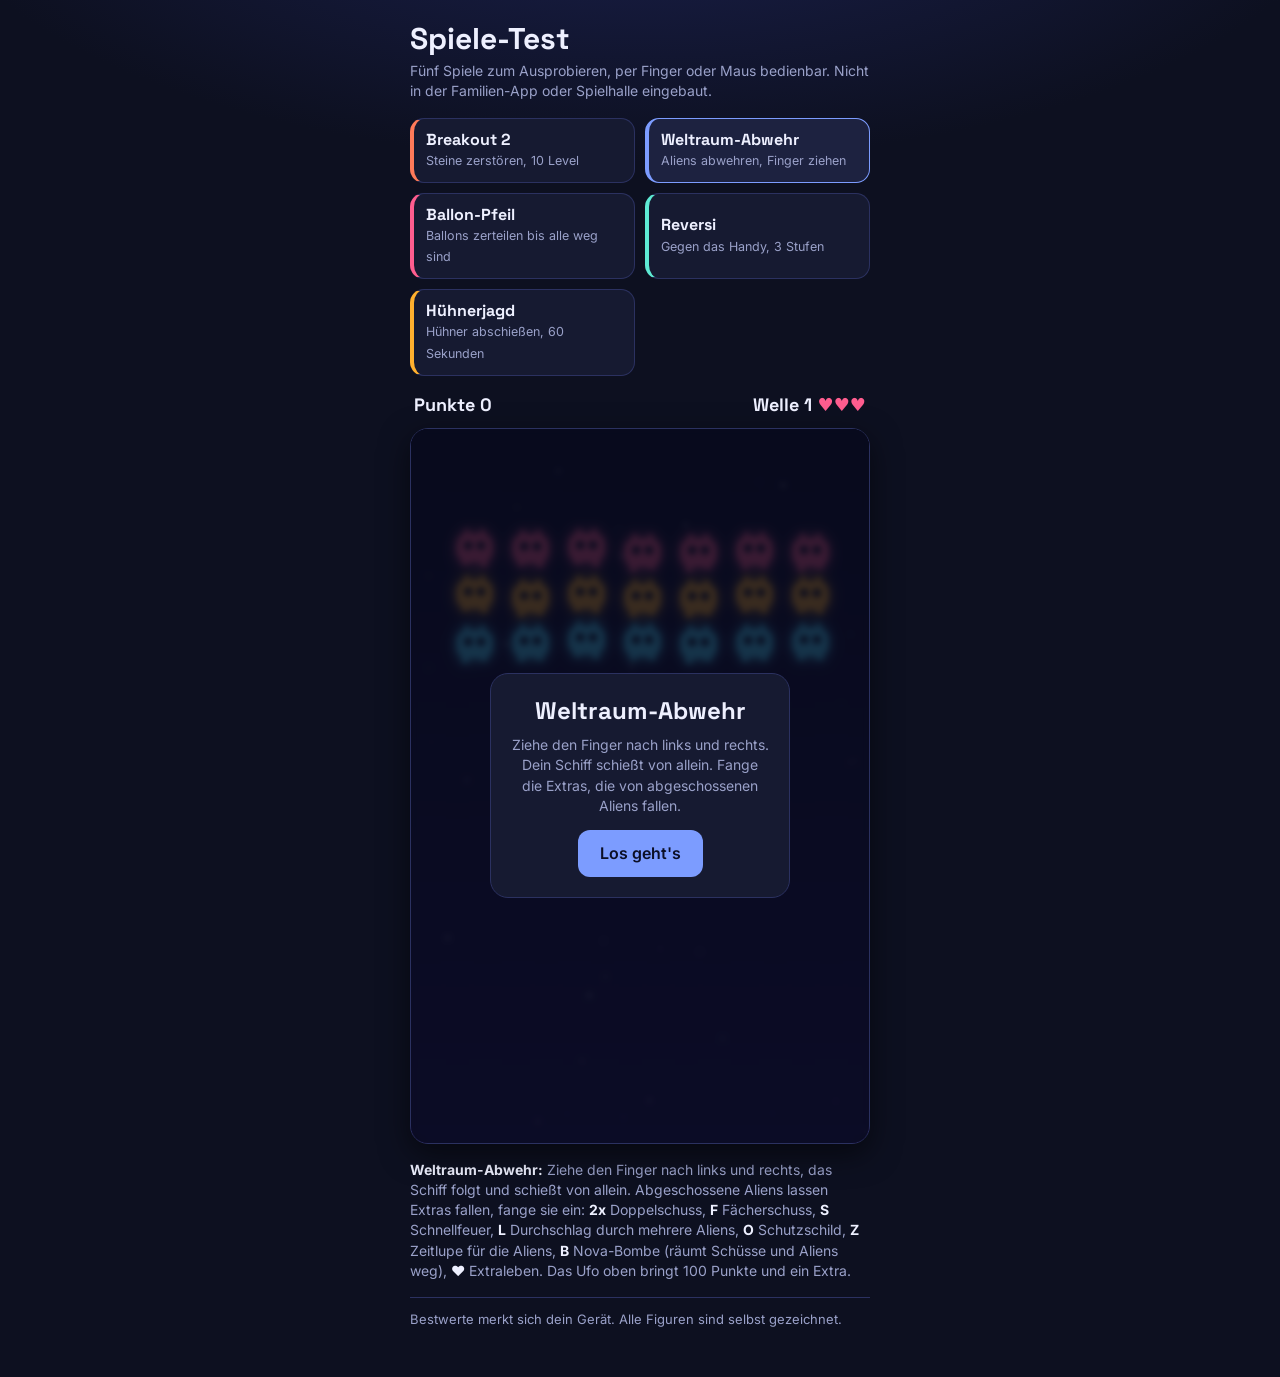
==== commit 4b33b32d: "Spiele-Test: Breakout 2 (10 Level, Extras, Schlaeger schiesst, Baelle teilen sich) Co-Authored-By: C" ====
--- a/site/spiele-test/index.html
+++ b/site/spiele-test/index.html
@@ -49,7 +49,7 @@
 </head>
 <body>
 <main class="wrap">
-  <header><h1>Spiele-Test</h1><p class="sub">Vier Spiele zum Ausprobieren, per Finger oder Maus bedienbar. Nicht in der Familien-App oder Spielhalle eingebaut.</p></header>
+  <header><h1>Spiele-Test</h1><p class="sub">Fünf Spiele zum Ausprobieren, per Finger oder Maus bedienbar. Nicht in der Familien-App oder Spielhalle eingebaut.</p></header>
   <nav class="menu" id="menu" aria-label="Spielauswahl"></nav>
   <section class="game" id="game"></section>
   <p class="howto" id="howto"></p>
@@ -348,7 +348,180 @@
   const stop = frame(update); return () => { stop(); removeEventListener("keydown", kd); };
 }
 
+/* ================= Breakout 2 ================= */
+function breakout(box) {
+  const W = 360, H = 560, S = shell(box, W, H), c = S.c;
+  const PY = 512, PH = 14, BW = 38, BH = 20, BX0 = 9, BY0 = 62, R = 6;
+  const FONT = "Space Grotesk, system-ui, sans-serif";
+  /* Steine: Ziffer = Härte (1-4 Treffer), # = Stahl (unzerstörbar), X = Sprengstein, . = leer */
+  const LEVELS = [
+    { n: "Aufwärmen", h: 200, g: ["111111111", "122222221", "122222221", "111111111"] },
+    { n: "Pyramide", h: 120, g: ["....1....", "...121...", "..12221..", ".1222221.", "122222221"] },
+    { n: "Eckpfeiler", h: 330, g: ["#.......#", "111111111", "222222222", "111111111", "#.......#"] },
+    { n: "Schachbrett", h: 45, g: ["1.2.3.2.1", ".2.3.3.2.", "2.3.4.3.2", ".2.3.3.2.", "1.2.3.2.1"] },
+    { n: "Pulverfass", h: 20, g: ["111X1X111", "222222222", "3X33333X3", "222222222", "111X1X111"] },
+    { n: "Festung", h: 265, g: ["#2222222#", "#3333333#", "#3..X..3#", "#3.....3#", "#4444444#"] },
+    { n: "Diamant", h: 180, g: ["....4....", "...333...", "..32223..", ".3221223.", "..32223..", "...333...", "....4...."] },
+    { n: "Zickzack", h: 300, g: ["333333###", "###333333", "222222###", "###222222", "1X1X1X1X1"] },
+    { n: "Invasion", h: 100, g: ["..3...3..", "...333...", "..34343..", ".33333333".slice(0, 9), "343333343", "3.33333.3", "3.3...3.3", "..33.33.."] },
+    { n: "Der Boss", h: 350, g: ["#4X4X4X4#", "#4444444#", "#3.333.3#", "#4X444X4#", "#3.333.3#", "#4444444#", "#.2X2X2.#"] },
+  ];
+  const HC = { 1: ["#6ee7b7", "#10b981"], 2: ["#fde68a", "#f59e0b"], 3: ["#fdba74", "#ea580c"], 4: ["#f9a8d4", "#db2777"] };
+  const PU = { W: { c: "#34d399", n: "Schläger größer" }, N: { c: "#f43f5e", n: "Schläger kleiner" }, M: { c: "#60a5fa", n: "Bälle teilen sich" }, G: { c: "#fbbf24", n: "Schläger schießt" }, S: { c: "#a78bfa", n: "Langsamer Ball" }, P: { c: "#fb923c", n: "Feuerball" }, L: { c: "#f472b6", n: "Extra-Leben" } };
+  const POOL = "WWWWWNNMMMMGGGGSSPPPL";
+  const stars = Array.from({ length: 50 }, () => ({ x: rnd(0, W), y: rnd(0, H), z: rnd(0.2, 1), p: rnd(0, 6) }));
+  let st, tx = W / 2, best = +store.get("arc_breakout") || 0; const keys = {};
+  const onKey = v => e => { if (e.key === "ArrowLeft" || e.key === "a") keys.l = v; if (e.key === "ArrowRight" || e.key === "d") keys.r = v; if (v && (e.key === " " || e.key === "ArrowUp")) launch(); if (e.key.startsWith("Arrow") || e.key === " ") e.preventDefault(); };
+  const kd = onKey(true), ku = onKey(false); addEventListener("keydown", kd); addEventListener("keyup", ku);
+  const speed = () => Math.min(470, 290 + (st.lv - 1) * 16) * (st.slow > 0 ? 0.72 : 1);
+  const pw = () => st.size > 0 ? 112 : st.size < 0 ? 46 : 74;
+  function loadLevel(n) {
+    st.lv = n; st.br = []; st.grid = []; const L = LEVELS[n - 1];
+    L.g.forEach((row, r) => { st.grid[r] = []; [...row].forEach((ch, k) => { if (ch === ".") return;
+      const t = ch === "#" ? "#" : ch === "X" ? "X" : "H", hp = t === "H" ? +ch : 1;
+      const b = { t, hp, max: hp, x: BX0 + k * BW + 1, y: BY0 + r * BH + 1, w: BW - 2, h: BH - 2, r, k, fl: 0, dead: false, seed: (r * 9 + k) * 7.3 };
+      st.br.push(b); st.grid[r][k] = b; }); });
+    st.left = st.br.filter(b => b.t !== "#").length; st.banner = 2.2; st.caps = []; st.bul = [];
+    st.balls = []; newBall(); st.size = 0; st.sizeT = 0; st.gun = 0; st.slow = 0; st.fire = 0; st.bgh = L.h;
+  }
+  function newBall() { st.balls.push({ x: st.px, y: PY - R - 1, vx: 0, vy: 0, stuck: true, off: 0, r: R, tr: [] }); }
+  function fresh() { st = { mode: "play", t: 0, score: 0, lives: 3, px: W / 2, pwc: 74, parts: [], txt: [], shake: 0, flash: 0, fireT: 0, clear: 0 }; loadLevel(1); }
+  function launch() { if (!st || st.mode !== "play") return; st.balls.forEach(b => { if (b.stuck) { b.stuck = false; const a = rnd(-0.35, 0.35), s = speed(); b.vx = Math.sin(a) * s; b.vy = -Math.cos(a) * s; } }); }
+  function over(win) {
+    st.mode = "over"; best = bestOf("arc_breakout", st.score);
+    S.overlay(win ? "Alle 10 Level geschafft! 🏆" : "Spiel vorbei", `Punkte: ${st.score}<br>Level: ${st.lv}<br>Bestwert: ${best}`, "Nochmal", fresh);
+  }
+  S.cv.addEventListener("pointerdown", e => { S.cv.setPointerCapture(e.pointerId); tx = S.pos(e).x; launch(); });
+  S.cv.addEventListener("pointermove", e => { if (e.buttons || e.pointerType === "mouse") tx = S.pos(e).x; });
+  function drop(b) { if (b.t !== "H" || Math.random() > 0.24) return; const k = pick(POOL); st.caps.push({ x: b.x + b.w / 2, y: b.y + b.h / 2, k }); }
+  function kill(b) {
+    if (b.dead) return; b.dead = true; st.left--; st.score += 10 * b.max; burst(st.parts, b.x + b.w / 2, b.y + b.h / 2, HC[b.max] ? HC[b.max][0] : "#fff", 12, 170); drop(b);
+    if (st.left <= 0 && st.mode === "play") { st.mode = "clear"; st.clear = 2.2; st.score += 100 * st.lv; st.txt.push({ x: W / 2, y: 300, t: "Level geschafft! +" + 100 * st.lv, c: "#fff", life: 0, s: 24 }); }
+  }
+  function explode(b) {
+    if (b.dead) return; b.dead = true; st.left--; st.score += 30; st.shake = 0.35; st.flash = 0.12;
+    const cx = b.x + b.w / 2, cy = b.y + b.h / 2; burst(st.parts, cx, cy, "#ff9a3c", 26, 280); burst(st.parts, cx, cy, "#ffe08a", 14, 200);
+    for (let dr = -1; dr <= 1; dr++) for (let dk = -1; dk <= 1; dk++) { if (!dr && !dk) continue; const n = st.grid[b.r + dr] && st.grid[b.r + dr][b.k + dk]; if (!n || n.dead || n.t === "#") continue; if (n.t === "X") explode(n); else hurt(n, 2); }
+    if (st.left <= 0 && st.mode === "play") { st.mode = "clear"; st.clear = 2.2; st.score += 100 * st.lv; st.txt.push({ x: W / 2, y: 300, t: "Level geschafft! +" + 100 * st.lv, c: "#fff", life: 0, s: 24 }); }
+  }
+  function hurt(b, d) {
+    if (b.dead) return;
+    if (b.t === "#") { b.fl = 0.15; burst(st.parts, b.x + b.w / 2, b.y + b.h / 2, "#cbd5e1", 3, 90); return; }
+    if (b.t === "X") { explode(b); return; }
+    b.hp -= d; b.fl = 0.12; st.score += 5; if (b.hp <= 0) kill(b); else burst(st.parts, b.x + b.w / 2, b.y + b.h / 2, "#fff", 3, 80);
+  }
+  function hitBricks(b) {
+    const r = b.r, c0 = Math.floor((b.x - r - BX0) / BW), c1 = Math.floor((b.x + r - BX0) / BW), r0 = Math.floor((b.y - r - BY0) / BH), r1 = Math.floor((b.y + r - BY0) / BH);
+    for (let rr = r0; rr <= r1; rr++) for (let cc = c0; cc <= c1; cc++) {
+      const br = st.grid[rr] && st.grid[rr][cc]; if (!br || br.dead) continue;
+      const nx = clamp(b.x, br.x, br.x + br.w), ny = clamp(b.y, br.y, br.y + br.h), dx = b.x - nx, dy = b.y - ny, d2 = dx * dx + dy * dy;
+      if (d2 >= r * r) continue;
+      const pass = st.fire > 0 && br.t !== "#";
+      if (!pass) {
+        if (d2 > 1e-4) { const d = Math.sqrt(d2); b.x += dx / d * (r - d); b.y += dy / d * (r - d); if (Math.abs(dx) > Math.abs(dy)) b.vx = Math.abs(b.vx) * Math.sign(dx); else b.vy = Math.abs(b.vy) * Math.sign(dy); }
+        else b.vy = -b.vy;
+      }
+      hurt(br, st.fire > 0 ? 3 : 1); if (!pass) return;
+    }
+  }
+  function split() {
+    const add = [];
+    st.balls.forEach(b => { if (b.stuck || st.balls.length + add.length >= 14) return; const a = Math.atan2(b.vx, -b.vy) + (Math.random() < 0.5 ? 0.45 : -0.45), s = Math.hypot(b.vx, b.vy) || speed(); add.push({ x: b.x, y: b.y, vx: Math.sin(a) * s, vy: -Math.cos(a) * s, stuck: false, r: R, tr: [] }); });
+    st.balls.push(...add);
+  }
+  function grab(k) {
+    const p = PU[k]; st.txt.push({ x: st.px, y: PY - 24, t: p.n, c: p.c, life: 0, s: 17 }); st.score += 25;
+    if (k === "W") { st.size = 1; st.sizeT = 14; } else if (k === "N") { st.size = -1; st.sizeT = 14; } else if (k === "M") split();
+    else if (k === "G") st.gun = 12; else if (k === "S") st.slow = 10; else if (k === "P") st.fire = 8; else if (k === "L") st.lives = Math.min(5, st.lives + 1);
+  }
+  function loseLife() {
+    st.lives--; st.shake = 0.3;
+    if (st.lives <= 0) { over(false); return; }
+    st.caps = []; st.bul = []; st.size = 0; st.sizeT = 0; st.gun = 0; st.slow = 0; st.fire = 0; st.balls = []; newBall(); st.txt.push({ x: W / 2, y: 330, t: "Noch " + st.lives + " ♥", c: "#fff", life: 0, s: 22 });
+  }
+  function moveBall(b, dt) {
+    const sp = speed(), cur = Math.hypot(b.vx, b.vy) || 1; b.vx *= sp / cur; b.vy *= sp / cur;
+    if (Math.abs(b.vy) < sp * 0.22) { b.vy = (b.vy < 0 ? -1 : 1) * sp * 0.22; const k = Math.sqrt(sp * sp - b.vy * b.vy); b.vx = Math.sign(b.vx || 1) * k; }
+    const n = Math.max(1, Math.ceil(sp * dt / 3)), h = dt / n;
+    for (let i = 0; i < n; i++) {
+      b.x += b.vx * h; b.y += b.vy * h;
+      if (b.x < b.r) { b.x = b.r; b.vx = Math.abs(b.vx); } else if (b.x > W - b.r) { b.x = W - b.r; b.vx = -Math.abs(b.vx); }
+      if (b.y < b.r + 2) { b.y = b.r + 2; b.vy = Math.abs(b.vy); }
+      if (b.vy > 0 && b.y + b.r >= PY && b.y - b.r <= PY + PH && b.x > st.px - st.pwc / 2 - b.r && b.x < st.px + st.pwc / 2 + b.r) {
+        const rel = clamp((b.x - st.px) / (st.pwc / 2), -1, 1), a = rel * 1.12 + rnd(-0.06, 0.06); b.vx = Math.sin(a) * sp; b.vy = -Math.cos(a) * sp; b.y = PY - b.r; st.pulse = 0.15;
+      }
+      hitBricks(b);
+    }
+  }
+  function update(dt, t) {
+    st.t += dt; st.shake = Math.max(0, st.shake - dt); st.flash = Math.max(0, st.flash - dt); st.pulse = Math.max(0, (st.pulse || 0) - dt); st.banner = Math.max(0, (st.banner || 0) - dt);
+    if (st.mode === "play" || st.mode === "clear") {
+      if (keys.l) tx -= 430 * dt; if (keys.r) tx += 430 * dt; tx = clamp(tx, 0, W);
+      st.pwc += (pw() - st.pwc) * Math.min(1, dt * 10); st.px += (clamp(tx, st.pwc / 2, W - st.pwc / 2) - st.px) * Math.min(1, dt * 28);
+      ["sizeT", "gun", "slow", "fire"].forEach(k => { if (st[k] > 0) st[k] = Math.max(0, st[k] - dt); }); if (st.sizeT <= 0) st.size = 0;
+      st.br.forEach(b => { if (b.fl > 0) b.fl -= dt; });
+      if (st.gun > 0 && st.mode === "play") { st.fireT -= dt; if (st.fireT <= 0) { st.fireT = 0.26; st.bul.push({ x: st.px - st.pwc / 2 + 7, y: PY - 6 }, { x: st.px + st.pwc / 2 - 7, y: PY - 6 }); } }
+      for (let i = st.bul.length - 1; i >= 0; i--) {
+        const q = st.bul[i]; q.y -= 540 * dt; let gone = q.y < -10;
+        if (!gone) { const br = st.grid[Math.floor((q.y - BY0) / BH)] && st.grid[Math.floor((q.y - BY0) / BH)][Math.floor((q.x - BX0) / BW)]; if (br && !br.dead) { hurt(br, 1); gone = true; } }
+        if (gone) st.bul.splice(i, 1);
+      }
+      for (let i = st.caps.length - 1; i >= 0; i--) {
+        const q = st.caps[i]; q.y += 125 * dt;
+        if (q.y > PY - 8 && q.y < PY + PH + 8 && Math.abs(q.x - st.px) < st.pwc / 2 + 16) { grab(q.k); st.caps.splice(i, 1); } else if (q.y > H + 20) st.caps.splice(i, 1);
+      }
+      st.balls.forEach(b => { b.tr.push({ x: b.x, y: b.y }); if (b.tr.length > 9) b.tr.shift(); if (b.stuck) { b.x = clamp(st.px + b.off, 8, W - 8); b.y = PY - b.r - 1; b.tr.length = 0; } else moveBall(b, dt); });
+      if (st.mode === "play") { st.balls = st.balls.filter(b => b.y < H + 20); if (!st.balls.length) loseLife(); }
+      if (st.mode === "clear") { st.clear -= dt; if (st.clear <= 0) { if (st.lv >= 10) { st.mode = "play"; over(true); } else { st.mode = "play"; loadLevel(st.lv + 1); } } }
+    }
+    draw(dt, t / 1000);
+  }
+  function brick(b, t) {
+    const x = b.x, y = b.y, w = b.w, h = b.h; let g;
+    if (b.t === "#") { g = c.createLinearGradient(0, y, 0, y + h); g.addColorStop(0, "#e2e8f0"); g.addColorStop(0.5, "#94a3b8"); g.addColorStop(1, "#475569"); }
+    else if (b.t === "X") { g = c.createLinearGradient(0, y, 0, y + h); g.addColorStop(0, "#fecaca"); g.addColorStop(1, "#dc2626"); }
+    else { const k = HC[b.hp]; g = c.createLinearGradient(0, y, 0, y + h); g.addColorStop(0, k[0]); g.addColorStop(1, k[1]); }
+    c.shadowColor = b.t === "X" ? "#ff5a3c" : b.t === "#" ? "transparent" : (HC[b.hp] || HC[1])[1]; c.shadowBlur = b.t === "#" ? 0 : 7;
+    c.fillStyle = g; rr(c, x, y, w, h, 5); c.fill(); c.shadowBlur = 0;
+    c.fillStyle = "#ffffff55"; rr(c, x + 2, y + 1.5, w - 4, 4, 2); c.fill();
+    c.strokeStyle = "#00000044"; c.lineWidth = 1; rr(c, x + 0.5, y + 0.5, w - 1, h - 1, 5); c.stroke();
+    if (b.t === "#") { c.fillStyle = "#334155"; [x + 5, x + w - 5].forEach(px => { c.beginPath(); c.arc(px, y + h / 2, 1.8, 0, TAU); c.fill(); }); }
+    if (b.t === "X") { c.fillStyle = "#1f2937"; c.beginPath(); c.arc(x + w / 2, y + h / 2 + 1, 5, 0, TAU); c.fill(); c.strokeStyle = "#fbbf24"; c.lineWidth = 1.5; c.beginPath(); c.moveTo(x + w / 2 + 2, y + h / 2 - 3); c.lineTo(x + w / 2 + 5, y + 2); c.stroke(); c.fillStyle = Math.sin(t * 14 + b.seed) > 0 ? "#fde047" : "#fb923c"; c.beginPath(); c.arc(x + w / 2 + 5, y + 2, 2, 0, TAU); c.fill(); }
+    if (b.t === "H" && b.hp < b.max) { c.strokeStyle = "#0000008a"; c.lineWidth = 1.2; const n = b.max - b.hp; for (let i = 0; i < n; i++) { const sx = x + 6 + ((b.seed * (i + 2)) % (w - 12)); c.beginPath(); c.moveTo(sx, y + 1); c.lineTo(sx + 3, y + h * 0.4); c.lineTo(sx - 2, y + h * 0.7); c.lineTo(sx + 2, y + h - 1); c.stroke(); } }
+    if (b.fl > 0) { c.globalAlpha = Math.min(1, b.fl * 6); c.fillStyle = "#fff"; rr(c, x, y, w, h, 5); c.fill(); c.globalAlpha = 1; }
+  }
+  function draw(dt, t) {
+    const hue = st.bgh, g = c.createLinearGradient(0, 0, 0, H); g.addColorStop(0, `hsl(${hue} 55% 13%)`); g.addColorStop(1, `hsl(${(hue + 40) % 360} 60% 6%)`); c.fillStyle = g; c.fillRect(0, 0, W, H);
+    stars.forEach(s => { c.globalAlpha = 0.25 + 0.5 * s.z * (0.5 + 0.5 * Math.sin(t * 2 + s.p)); c.fillStyle = "#fff"; c.fillRect(s.x, (s.y + t * 6 * s.z) % H, 1.5 * s.z + 0.5, 1.5 * s.z + 0.5); }); c.globalAlpha = 1;
+    c.save(); if (st.shake > 0) c.translate(rnd(-1, 1) * st.shake * 14, rnd(-1, 1) * st.shake * 14);
+    c.strokeStyle = `hsl(${hue} 80% 60% / .35)`; c.lineWidth = 2; c.beginPath(); c.moveTo(1, H); c.lineTo(1, 1); c.lineTo(W - 1, 1); c.lineTo(W - 1, H); c.stroke();
+    st.br.forEach(b => { if (!b.dead) brick(b, t); });
+    st.caps.forEach(q => { const p = PU[q.k]; c.shadowColor = p.c; c.shadowBlur = 12; c.fillStyle = p.c; rr(c, q.x - 16, q.y - 9, 32, 18, 9); c.fill(); c.shadowBlur = 0; c.fillStyle = "#ffffff55"; rr(c, q.x - 13, q.y - 7, 26, 5, 3); c.fill(); c.fillStyle = "#0b0f26"; c.font = "800 13px " + FONT; c.textAlign = "center"; c.fillText(q.k, q.x, q.y + 5); });
+    st.bul.forEach(q => { c.shadowColor = "#fbbf24"; c.shadowBlur = 8; c.fillStyle = "#fde68a"; rr(c, q.x - 1.5, q.y - 8, 3, 14, 1.5); c.fill(); c.shadowBlur = 0; });
+    st.balls.forEach(b => {
+      const fire = st.fire > 0; b.tr.forEach((p, i) => { c.globalAlpha = i / b.tr.length * 0.45; c.fillStyle = fire ? "#fb923c" : "#bfdbfe"; c.beginPath(); c.arc(p.x, p.y, b.r * (0.35 + 0.6 * i / b.tr.length), 0, TAU); c.fill(); }); c.globalAlpha = 1;
+      c.shadowColor = fire ? "#ff6a00" : "#93c5fd"; c.shadowBlur = 14; const rg = c.createRadialGradient(b.x - 2, b.y - 2, 1, b.x, b.y, b.r); rg.addColorStop(0, "#fff"); rg.addColorStop(1, fire ? "#f97316" : "#60a5fa"); c.fillStyle = rg; c.beginPath(); c.arc(b.x, b.y, b.r, 0, TAU); c.fill(); c.shadowBlur = 0;
+    });
+    const px = st.px, w = st.pwc, x0 = px - w / 2;
+    if (st.gun > 0) { c.fillStyle = "#94a3b8"; [x0 + 4, x0 + w - 10].forEach(x => { rr(c, x, PY - 9, 6, 11, 2); c.fill(); }); c.fillStyle = "#fbbf24"; [x0 + 7, x0 + w - 7].forEach(x => { c.beginPath(); c.arc(x, PY - 9, 2, 0, TAU); c.fill(); }); }
+    const pg = c.createLinearGradient(0, PY, 0, PY + PH); pg.addColorStop(0, "#e0e7ff"); pg.addColorStop(0.45, "#818cf8"); pg.addColorStop(1, "#3730a3");
+    c.shadowColor = st.pulse > 0 ? "#fff" : "#818cf8"; c.shadowBlur = st.pulse > 0 ? 22 : 12; c.fillStyle = pg; rr(c, x0, PY, w, PH, 7); c.fill(); c.shadowBlur = 0;
+    c.fillStyle = "#ffffff66"; rr(c, x0 + 6, PY + 2, w - 12, 3, 2); c.fill(); c.fillStyle = "#22d3ee"; c.beginPath(); c.arc(px, PY + PH / 2 + 1, 2.5, 0, TAU); c.fill();
+    stepParts(c, st.parts, dt, 120); stepTexts(c, st.txt, dt); c.restore();
+    if (st.flash > 0) { c.globalAlpha = st.flash / 0.12 * 0.5; c.fillStyle = "#fff"; c.fillRect(0, 0, W, H); c.globalAlpha = 1; }
+    const eff = [["fire", "Feuer", "#fb923c", 8], ["gun", "Schuss", "#fbbf24", 12], ["slow", "Langsam", "#a78bfa", 10], ["sizeT", st.size > 0 ? "Groß" : "Klein", st.size > 0 ? "#34d399" : "#f43f5e", 14]].filter(e => st[e[0]] > 0);
+    eff.forEach((e, i) => { const x = 10 + i * 86; c.fillStyle = "#ffffff22"; rr(c, x, H - 18, 78, 9, 4); c.fill(); c.fillStyle = e[2]; rr(c, x, H - 18, 78 * st[e[0]] / e[3], 9, 4); c.fill(); c.fillStyle = "#fff"; c.font = "600 10px " + FONT; c.textAlign = "left"; c.fillText(e[1], x, H - 22); });
+    if (st.banner > 0) { c.globalAlpha = Math.min(1, st.banner); c.fillStyle = "#fff"; c.textAlign = "center"; c.font = "700 30px " + FONT; c.fillText("Level " + st.lv, W / 2, 330); c.font = "500 17px " + FONT; c.fillStyle = "#cbd5e1"; c.fillText(LEVELS[st.lv - 1].n, W / 2, 356); c.globalAlpha = 1; }
+    if (st.mode === "play" && st.balls.some(b => b.stuck) && st.banner <= 0.6) { c.fillStyle = "#fff"; c.globalAlpha = 0.6 + 0.4 * Math.sin(t * 5); c.font = "600 15px " + FONT; c.textAlign = "center"; c.fillText("Antippen zum Starten", W / 2, 450); c.globalAlpha = 1; }
+    S.hud(`Punkte ${st.score}`, `Level ${st.lv}/10 <span style="color:#ff5d8f">${"♥".repeat(Math.max(0, st.lives))}</span>`);
+  }
+  fresh(); st.mode = "wait"; draw(0, 0);
+  S.overlay("Breakout 2", "Ziehe den Schläger mit dem Finger, tippe zum Starten. Zerstöre alle Steine, fange die Extras und schaffe 10 Level.", "Los geht's", () => { st.mode = "play"; });
+  const stop = frame(update); return () => { stop(); removeEventListener("keydown", kd); removeEventListener("keyup", ku); };
+}
+
 const GAMES = {
+  "breakout": { name: "Breakout 2", desc: "Steine zerstören, 10 Level", c: "#ff7a59", mount: breakout, how: "<b>Breakout 2:</b> Ziehe den Finger nach links und rechts, der Schläger folgt. Tippe zum Starten und lenke den Ball auf die Steine. Je weiter außen der Ball den Schläger trifft, desto schräger fliegt er. Steine haben 1 bis 4 Leben (Risse zeigen, was angeschlagen ist). Graue Stahlsteine halten ewig, rote Bomben sprengen die Nachbarn. Aus Steinen fallen Extras, fange sie mit dem Schläger: <b>W</b> größer, <b>N</b> kleiner (schlecht), <b>M</b> Bälle teilen sich, <b>G</b> Schläger schießt, <b>S</b> langsamer Ball, <b>P</b> Feuerball (durchschlägt Steine), <b>L</b> Extra-Leben. 10 Level, 3 Leben." },
   "weltraum": { name: "Weltraum-Abwehr", desc: "Aliens abwehren, Finger ziehen", c: "#7c9cff", mount: space, how: "<b>Weltraum-Abwehr:</b> Ziehe den Finger nach links und rechts, das Schiff folgt und schießt von allein. Abgeschossene Aliens lassen Extras fallen, fange sie ein: <b>2x</b> Doppelschuss, <b>F</b> Fächerschuss, <b>S</b> Schnellfeuer, <b>L</b> Durchschlag durch mehrere Aliens, <b>O</b> Schutzschild, <b>Z</b> Zeitlupe für die Aliens, <b>B</b> Nova-Bombe (räumt Schüsse und Aliens weg), <b>♥</b> Extraleben. Das Ufo oben bringt 100 Punkte und ein Extra." },
   "ballon": { name: "Ballon-Pfeil", desc: "Ballons zerteilen bis alle weg sind", c: "#ff5d8f", mount: balloons, how: "<b>Ballon-Pfeil:</b> Ziehe den Finger nach links und rechts, dein Männchen schießt von allein Pfeile nach oben. Jeder Treffer teilt einen Ballon in zwei kleinere, bis alle weg sind. Berührst du einen Ballon, verlierst du ein Leben. Extras: <b>2x</b> zwei Pfeile, <b>S</b> schnellerer Pfeil, <b>Z</b> Ballons eingefroren, <b>O</b> Schutzschild, <b>♥</b> Extraleben." },
   "reversi": { name: "Reversi", desc: "Gegen das Handy, 3 Stufen", c: "#5eead4", mount: reversi, how: "<b>Reversi:</b> Du bist Schwarz. Tippe auf einen Punkt, um dort einen Stein zu setzen. Alle weißen Steine dazwischen werden schwarz. Wer am Ende die meisten Steine hat, gewinnt. Ecken sind besonders stark." },
